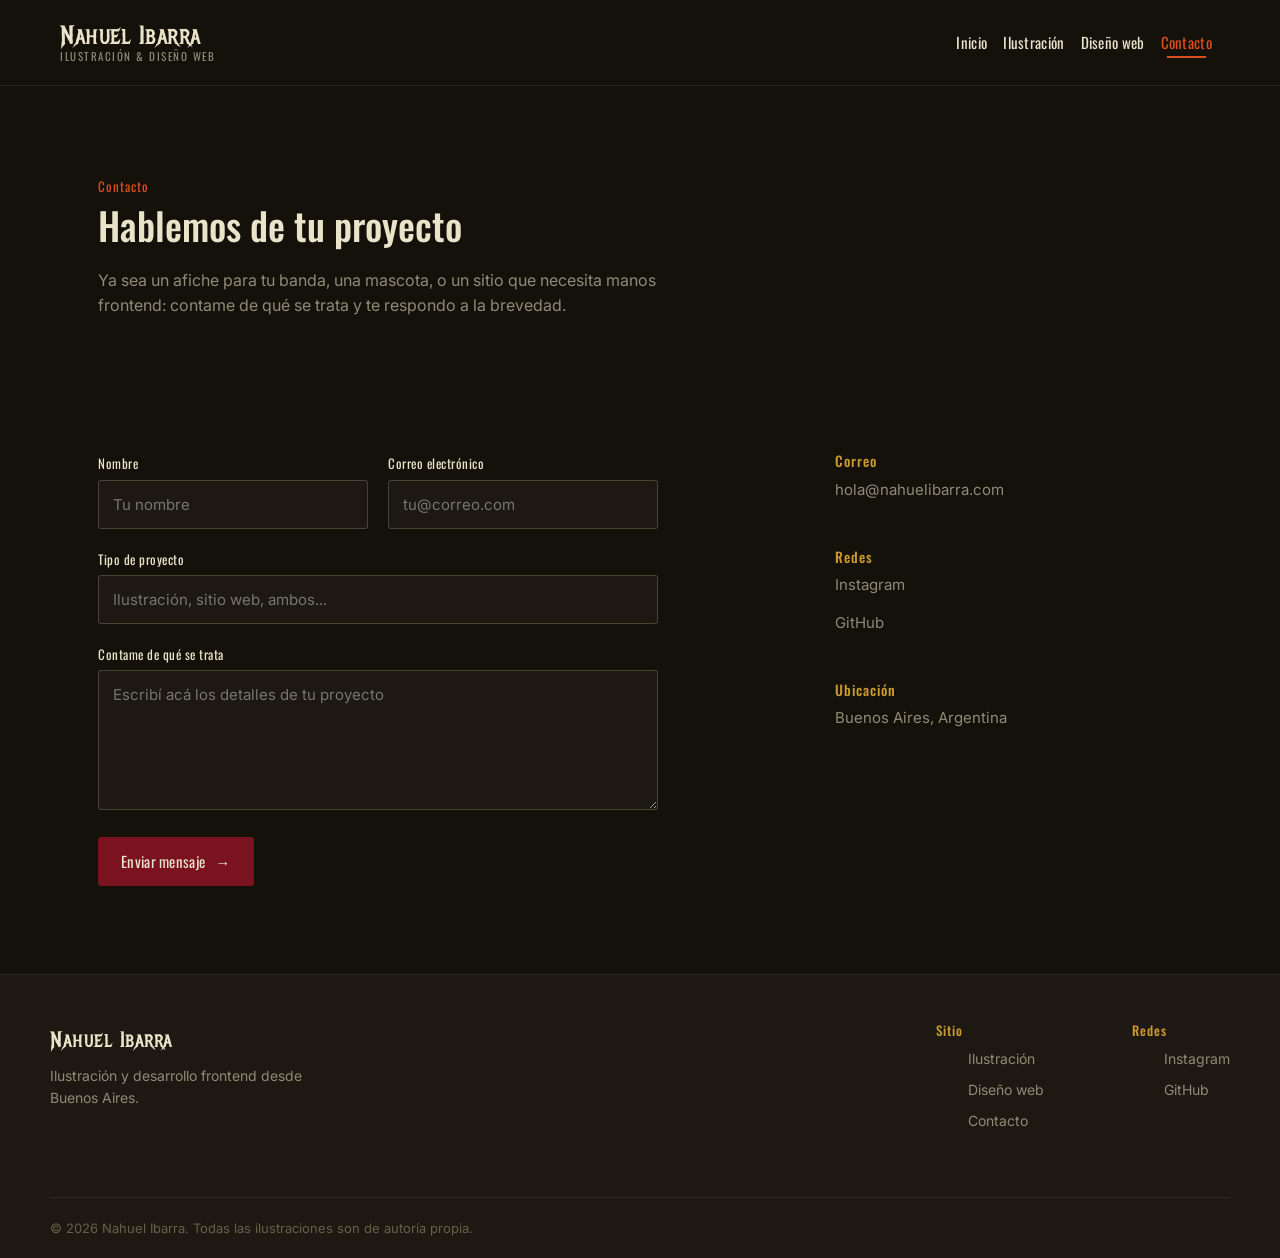
==== paginas/contacto.html @ 6de8951a "Add files via upload" ====
<!DOCTYPE html>
<html lang="es">
<head>
    <meta charset="UTF-8">
    <meta name="viewport" content="width=device-width, initial-scale=1.0">
    <title>Contacto | Nahuel Ibarra</title>
    <meta name="description" content="Contactate con Nahuel Ibarra para encargos de ilustración o proyectos de desarrollo web frontend.">
    <link rel="icon" type="image/png" href="../img/ilustracion/mascara-eddie.jpg">
    <link href="https://cdn.jsdelivr.net/npm/bootstrap@5.3.8/dist/css/bootstrap.min.css" rel="stylesheet" integrity="sha384-sRIl4kxILFvY47J16cr9ZwB07vP4J8+LH7qKQnuqkuIAvNWLzeN8tE5YBujZqJLB" crossorigin="anonymous">
    <link rel="stylesheet" href="../styles/style.css">
</head>
<body>

<a class="salto-contenido" href="#contenido">Ir al contenido</a>

<header>
    <nav class="navbar navbar-expand-lg navbar-dark navbar-custom">
        <div class="container-fluid">
            <a class="navbar-brand d-flex flex-column lh-1" href="../index.html">
                <span class="brand-nombre logotipo">Nahuel Ibarra</span>
                <span class="brand-rol">ILUSTRACIÓN &amp; DISEÑO WEB</span>
            </a>
            <button class="navbar-toggler" type="button" data-bs-toggle="collapse" data-bs-target="#navMenu" aria-controls="navMenu" aria-expanded="false" aria-label="Abrir menú">
                <span class="navbar-toggler-icon"></span>
            </button>
            <div class="collapse navbar-collapse" id="navMenu">
                <ul class="navbar-nav ms-auto text-center">
                    <li class="nav-item"><a class="nav-link" href="../index.html">Inicio</a></li>
                    <li class="nav-item"><a class="nav-link" href="ilustracion.html">Ilustración</a></li>
                    <li class="nav-item"><a class="nav-link" href="diseno-web.html">Diseño web</a></li>
                    <li class="nav-item"><a class="nav-link active" aria-current="page" href="contacto.html">Contacto</a></li>
                </ul>
            </div>
        </div>
    </nav>
</header>

<main id="contenido">

    <section class="hero" style="padding-bottom: 0;">
        <div class="contenedor" style="display:block;">
            <span class="etiqueta">Contacto</span>
            <h1 class="titulo-seccion" style="max-width: 26ch; font-size: 38px;">Hablemos de tu proyecto</h1>
            <p class="intro-seccion" style="max-width: 62ch;">
                Ya sea un afiche para tu banda, una mascota, o un sitio que necesita manos frontend:
                contame de qué se trata y te respondo a la brevedad.
            </p>
        </div>
    </section>

    <section>
        <div class="contenedor contacto-layout">

            <form class="formulario-contacto" aria-label="Formulario de contacto">
                <div class="campo-fila">
                    <div class="campo">
                        <label for="nombre">Nombre</label>
                        <input type="text" id="nombre" name="nombre" placeholder="Tu nombre" required>
                    </div>
                    <div class="campo">
                        <label for="email">Correo electrónico</label>
                        <input type="email" id="email" name="email" placeholder="tu@correo.com" required>
                    </div>
                </div>

                <div class="campo">
                    <label for="asunto">Tipo de proyecto</label>
                    <input type="text" id="asunto" name="asunto" placeholder="Ilustración, sitio web, ambos...">
                </div>

                <div class="campo">
                    <label for="mensaje">Contame de qué se trata</label>
                    <textarea id="mensaje" name="mensaje" placeholder="Escribí acá los detalles de tu proyecto" required></textarea>
                </div>

                <button type="submit" class="boton boton--relleno">Enviar mensaje <span class="boton__flecha">→</span></button>
            </form>

            <div class="contacto-info">
                <h3>Correo</h3>
                <p><a href="mailto:hola@nahuelibarra.com">hola@nahuelibarra.com</a></p>

                <h3>Redes</h3>
                <p><a href="#" target="_blank" rel="noopener">Instagram</a></p>
                <p><a href="https://github.com/nibra3" target="_blank" rel="noopener">GitHub</a></p>

                <h3>Ubicación</h3>
                <p>Buenos Aires, Argentina</p>
            </div>

        </div>
    </section>

</main>

<!-- pie de pagina -->
<footer>
    <div class="pie-grid">
        <div class="pie-marca">
            <span class="logotipo">Nahuel Ibarra</span>
            <p>Ilustración y desarrollo frontend desde Buenos Aires.</p>
        </div>
        <div class="pie-columnas">
            <div class="pie-columna">
                <h3>Sitio</h3>
                <ul>
                    <li><a href="ilustracion.html">Ilustración</a></li>
                    <li><a href="diseno-web.html">Diseño web</a></li>
                    <li><a href="contacto.html">Contacto</a></li>
                </ul>
            </div>
            <div class="pie-columna">
                <h3>Redes</h3>
                <ul>
                    <li><a href="#" target="_blank" rel="noopener">Instagram</a></li>
                    <li><a href="https://github.com/nibra3" target="_blank" rel="noopener">GitHub</a></li>
                </ul>
            </div>
        </div>
    </div>
    <p class="copyright">© 2026 Nahuel Ibarra. Todas las ilustraciones son de autoría propia.</p>
</footer>

<script src="https://cdn.jsdelivr.net/npm/bootstrap@5.3.8/dist/js/bootstrap.bundle.min.js" integrity="sha384-FKyoEForCGlyvwx9Hj09JcYn3nv7wiPVlz7YYwJrWVcXK/BmnVDxM+D2scQbITxI" crossorigin="anonymous"></script>
</body>
</html>
---- styles/style.css ----
@charset "UTF-8";
@import url("https://fonts.googleapis.com/css2?family=Metal+Mania&family=Oswald:wght@400;500;600;700&family=Inter:wght@400;500;600&display=swap");
body {
  font-family: "Inter", Helvetica, Arial, sans-serif;
  color: #e9e3c9;
  line-height: 1.55;
}

h1, h2, h3, h4 {
  font-family: "Oswald", sans-serif;
  line-height: 1.15;
  margin: 0;
}

p {
  margin: 0 0 1em;
  max-width: 62ch;
}

a {
  color: inherit;
}

.logotipo {
  font-family: "Metal Mania", cursive;
  letter-spacing: 0.5px;
}

* {
  margin: 0;
  padding: 0;
  box-sizing: border-box;
}

html {
  scroll-behavior: smooth;
}
@media (prefers-reduced-motion: reduce) {
  html {
    scroll-behavior: auto;
  }
}

body {
  background-color: #14110b;
}

img {
  max-width: 100%;
  display: block;
}

:focus-visible {
  outline: 2px solid #d94f1e;
  outline-offset: 3px;
}

.salto-contenido {
  position: absolute;
  left: -999px;
  top: 0;
  background: #e9e3c9;
  color: #211c12;
  padding: 10px 16px;
  z-index: 999;
}
.salto-contenido:focus {
  left: 20px;
  top: 20px;
}

.contenedor {
  width: 100%;
  max-width: 1180px;
  margin: 0 auto;
  padding: 0 20px;
}
@media screen and (min-width: 1080px) {
  .contenedor {
    padding: 0 48px;
  }
}

section {
  padding: 88px 0;
}

.seccion--clara {
  background-color: #e9e3c9;
  color: #211c12;
}
.seccion--clara p {
  color: #211c12;
}

.etiqueta {
  display: inline-block;
  font-family: "Oswald", sans-serif;
  font-size: 13px;
  letter-spacing: 1px;
  color: #d94f1e;
  margin-bottom: 8px;
}

.seccion--clara .etiqueta {
  color: #7a1220;
}

.titulo-seccion {
  font-size: 28px;
  color: #e9e3c9;
  max-width: 20ch;
  margin-bottom: 20px;
}
@media screen and (min-width: 1080px) {
  .titulo-seccion {
    font-size: 34px;
  }
}

.seccion--clara .titulo-seccion {
  color: #211c12;
}

.intro-seccion {
  color: #8f8a76;
  font-size: 16px;
  margin-bottom: 48px;
}

.seccion--clara .intro-seccion {
  color: #5a5540;
}

.cierre-cta {
  text-align: center;
}
.cierre-cta p {
  margin-left: auto;
  margin-right: auto;
}

.navbar-custom {
  background-color: #14110b;
  border-bottom: 1px solid rgba(233, 227, 201, 0.08);
  padding: 16px 20px;
}
.navbar-custom .brand-nombre {
  font-family: "Metal Mania", cursive;
  color: #e9e3c9;
  font-size: 22px;
  letter-spacing: 0.5px;
}
.navbar-custom .brand-rol {
  display: block;
  color: #8f8a76;
  font-family: "Oswald", sans-serif;
  font-size: 11px;
  letter-spacing: 1.5px;
  margin-top: 2px;
}
@media screen and (min-width: 1080px) {
  .navbar-custom {
    padding: 18px 48px;
  }
  .navbar-custom .brand-nombre {
    font-size: 26px;
  }
}

.navbar-custom .nav-link {
  color: #e9e3c9;
  font-family: "Oswald", sans-serif;
  font-size: 15px;
  letter-spacing: 0.3px;
  padding: 10px 14px;
  position: relative;
  transition: color 0.2s ease;
}
.navbar-custom .nav-link::after {
  content: "";
  position: absolute;
  left: 14px;
  right: 14px;
  bottom: 6px;
  height: 2px;
  background: #d94f1e;
  transform: scaleX(0);
  transform-origin: left;
  transition: transform 0.25s ease;
}
.navbar-custom .nav-link:hover, .navbar-custom .nav-link:focus {
  color: #d94f1e;
}
.navbar-custom .nav-link:hover::after, .navbar-custom .nav-link:focus::after, .navbar-custom .nav-link.active::after {
  transform: scaleX(1);
}
.navbar-custom .nav-link.active {
  color: #d94f1e;
}
@media screen and (min-width: 1080px) {
  .navbar-custom .nav-link {
    padding: 10px 18px;
  }
}
.navbar-custom .navbar-toggler {
  border-color: rgba(233, 227, 201, 0.35);
  padding: 6px 10px;
}
.navbar-custom .navbar-toggler:focus {
  box-shadow: 0 0 0 0.2rem rgba(217, 79, 30, 0.4);
}

footer {
  background-color: #1d1912;
  border-top: 1px solid rgba(233, 227, 201, 0.08);
  padding: 48px 20px 20px;
}
@media screen and (min-width: 1080px) {
  footer {
    padding: 48px 48px 20px;
  }
}

.pie-grid {
  display: flex;
  flex-direction: column;
  justify-content: flex-start;
  align-items: stretch;
  gap: 48px;
  max-width: 1180px;
  margin: 0 auto;
}
@media screen and (min-width: 1080px) {
  .pie-grid {
    flex-direction: row;
    justify-content: space-between;
  }
}

.pie-marca .logotipo {
  font-family: "Metal Mania", cursive;
  color: #e9e3c9;
  font-size: 22px;
}
.pie-marca p {
  color: #8f8a76;
  font-size: 14px;
  margin-top: 8px;
  max-width: 32ch;
}

.pie-columna h3 {
  font-family: "Oswald", sans-serif;
  font-size: 13px;
  letter-spacing: 1px;
  color: #c99a2e;
  margin-bottom: 8px;
}
.pie-columna ul {
  list-style: none;
}
.pie-columna li {
  margin-bottom: 6px;
}
.pie-columna a {
  color: #8f8a76;
  text-decoration: none;
  font-size: 14px;
  transition: color 0.2s ease;
}
.pie-columna a:hover, .pie-columna a:focus {
  color: #d94f1e;
}

.pie-columnas {
  display: flex;
  flex-direction: column;
  justify-content: flex-start;
  align-items: stretch;
  gap: 48px;
}
@media screen and (min-width: 768px) {
  .pie-columnas {
    flex-direction: row;
    gap: 88px;
  }
}

.copyright {
  max-width: 1180px;
  margin: 48px auto 0;
  padding-top: 20px;
  border-top: 1px solid rgba(233, 227, 201, 0.08);
  color: #665f48;
  font-size: 13px;
}

.boton {
  display: inline-flex;
  align-items: center;
  gap: 10px;
  font-family: "Oswald", sans-serif;
  font-size: 15px;
  letter-spacing: 0.3px;
  text-decoration: none;
  padding: 12px 22px;
  border: 1px solid #e9e3c9;
  border-radius: 3px;
  color: #e9e3c9;
  background: transparent;
  cursor: pointer;
  transition: background-color 0.2s ease, color 0.2s ease, border-color 0.2s ease;
}
.boton:hover, .boton:focus {
  background-color: #d94f1e;
  border-color: #d94f1e;
  color: #e9e3c9;
}

.boton--relleno {
  background-color: #7a1220;
  border-color: #7a1220;
}
.boton--relleno:hover, .boton--relleno:focus {
  background-color: #d94f1e;
  border-color: #d94f1e;
}

.seccion--clara .boton {
  border-color: #211c12;
  color: #211c12;
}
.seccion--clara .boton:hover, .seccion--clara .boton:focus {
  background-color: #7a1220;
  border-color: #7a1220;
  color: #e9e3c9;
}

.boton__flecha {
  transition: transform 0.2s ease;
}

.boton:hover .boton__flecha {
  transform: translateX(3px);
}

.hero {
  padding-top: 48px;
  padding-bottom: 48px;
}
@media screen and (min-width: 1080px) {
  .hero {
    padding-top: 88px;
    padding-bottom: 88px;
  }
}
.hero .contenedor {
  display: flex;
  flex-direction: column;
  justify-content: flex-start;
  align-items: stretch;
  gap: 48px;
}
@media screen and (min-width: 1080px) {
  .hero .contenedor {
    flex-direction: row;
    align-items: center;
    gap: 88px;
  }
}

@media screen and (min-width: 1080px) {
  .hero__texto {
    flex: 0 0 46%;
  }
}

.hero__nombre {
  font-family: "Metal Mania", cursive;
  color: #e9e3c9;
  font-size: 42px;
  line-height: 1.05;
  margin-bottom: 6px;
}
@media screen and (min-width: 768px) {
  .hero__nombre {
    font-size: 54px;
  }
}
@media screen and (min-width: 1080px) {
  .hero__nombre {
    font-size: 60px;
  }
}

.hero__rol {
  font-family: "Oswald", sans-serif;
  color: #d94f1e;
  font-size: 16px;
  letter-spacing: 0.5px;
  margin-bottom: 20px;
}

.hero__bio {
  color: #8f8a76;
  font-size: 17px;
  margin-bottom: 48px;
}

.hero__acciones {
  display: flex;
  flex-direction: column;
  justify-content: flex-start;
  align-items: stretch;
  gap: 14px;
}
@media screen and (min-width: 768px) {
  .hero__acciones {
    flex-direction: row;
  }
}

.hero__imagen {
  position: relative;
}
@media screen and (min-width: 1080px) {
  .hero__imagen {
    flex: 0 0 46%;
  }
}
.hero__imagen .marco {
  position: relative;
  max-width: 420px;
  margin: 0 auto;
  transform: rotate(-2deg);
}
.hero__imagen .marco img {
  border: 6px solid #e9e3c9;
  box-shadow: 14px 14px 0 #7a1220;
}
@media screen and (min-width: 1080px) {
  .hero__imagen .marco {
    max-width: 100%;
  }
}

.destacado {
  display: flex;
  flex-direction: column;
  justify-content: flex-start;
  align-items: stretch;
  gap: 48px;
}
@media screen and (min-width: 1080px) {
  .destacado {
    flex-direction: row;
    align-items: center;
    gap: 88px;
  }
}

@media screen and (min-width: 1080px) {
  .destacado__imagen {
    flex: 0 0 54%;
  }
}
.destacado__imagen img {
  border-radius: 6px;
}

@media screen and (min-width: 1080px) {
  .destacado__texto {
    flex: 1;
  }
}

.marca-novedad {
  display: inline-block;
  font-family: "Oswald", sans-serif;
  font-size: 12px;
  letter-spacing: 1.5px;
  color: #14110b;
  background-color: #c99a2e;
  padding: 4px 10px;
  border-radius: 3px;
  margin-bottom: 20px;
}

.galeria {
  display: grid;
  grid-template-columns: 1fr;
  gap: 48px;
}
@media screen and (min-width: 768px) {
  .galeria {
    grid-template-columns: repeat(2, 1fr);
  }
}
@media screen and (min-width: 1080px) {
  .galeria {
    grid-template-columns: repeat(2, 1fr);
    gap: 88px 48px;
  }
}

.galeria__pieza figure {
  margin: 0;
}
.galeria__pieza img {
  width: 100%;
  height: 100%;
  object-fit: cover;
  aspect-ratio: 3/4;
  border-radius: 3px;
}
.galeria__pieza figcaption {
  padding-top: 12px;
}
.galeria__pieza figcaption .pieza__titulo {
  display: block;
  font-family: "Oswald", sans-serif;
  color: #e9e3c9;
  font-size: 17px;
  margin-bottom: 2px;
}
.galeria__pieza figcaption .pieza__nota {
  display: block;
  color: #8f8a76;
  font-size: 14px;
}

.disciplinas {
  display: flex;
  flex-direction: column;
  justify-content: flex-start;
  align-items: stretch;
  gap: 20px;
}
@media screen and (min-width: 768px) {
  .disciplinas {
    flex-direction: row;
  }
}

.disciplina {
  flex: 1;
  padding: 48px 20px;
  border: 1px solid rgba(233, 227, 201, 0.12);
  border-radius: 6px;
  text-decoration: none;
  transition: border-color 0.2s ease, transform 0.2s ease;
}
.disciplina h3 {
  color: #e9e3c9;
  font-size: 21px;
  margin-bottom: 10px;
}
.disciplina p {
  color: #8f8a76;
  font-size: 15px;
  margin-bottom: 20px;
}
.disciplina .disciplina__link {
  font-family: "Oswald", sans-serif;
  color: #d94f1e;
  font-size: 14px;
}
.disciplina:hover, .disciplina:focus-within {
  border-color: #d94f1e;
}
@media (prefers-reduced-motion: no-preference) {
  .disciplina:hover, .disciplina:focus-within {
    transform: translateY(-4px);
  }
}

.revista-grid {
  display: grid;
  grid-template-columns: 1fr;
  gap: 20px;
}
@media screen and (min-width: 768px) {
  .revista-grid {
    grid-template-columns: repeat(2, 1fr);
    gap: 48px;
  }
}
.revista-grid img {
  width: 100%;
  aspect-ratio: 3/4;
  object-fit: cover;
  border-radius: 3px;
  filter: saturate(0.92);
  transition: filter 0.2s ease, opacity 0.2s ease;
}
.revista-grid img:hover {
  filter: saturate(1.1);
}

.franja-proceso {
  border: 1px dashed rgba(201, 154, 46, 0.5);
  border-radius: 6px;
  padding: 48px;
}

.proyecto {
  border: 1px solid rgba(233, 227, 201, 0.12);
  border-radius: 6px;
  overflow: hidden;
}
@media screen and (min-width: 1080px) {
  .proyecto {
    display: grid;
    grid-template-columns: 1fr 1fr;
    align-items: stretch;
  }
}

.proyecto__visual {
  background-color: #f4f0df;
  padding: 48px;
  display: flex;
  flex-direction: row;
  justify-content: center;
  align-items: center;
}
.proyecto__visual img {
  max-height: 340px;
  width: auto;
  box-shadow: 10px 10px 0 rgba(0, 0, 0, 0.18);
}

.proyecto__cuerpo {
  padding: 48px;
}
.proyecto__cuerpo h3 {
  color: #e9e3c9;
  font-size: 24px;
  margin-bottom: 6px;
}
.proyecto__cuerpo .proyecto__rol {
  color: #d94f1e;
  font-family: "Oswald", sans-serif;
  font-size: 13px;
  letter-spacing: 0.5px;
  margin-bottom: 20px;
}
.proyecto__cuerpo p {
  color: #8f8a76;
  font-size: 15px;
}

.stack {
  list-style: none;
  display: flex;
  flex-direction: row;
  justify-content: flex-start;
  align-items: stretch;
  gap: 8px;
  flex-wrap: wrap;
  margin: 20px 0 48px;
}
.stack li {
  font-family: "Oswald", sans-serif;
  font-size: 12px;
  letter-spacing: 0.5px;
  color: #7c8354;
  border: 1px solid #7c8354;
  border-radius: 3px;
  padding: 4px 10px;
}

.proyecto__acciones {
  display: flex;
  flex-direction: row;
  justify-content: flex-start;
  align-items: stretch;
  gap: 12px;
  flex-wrap: wrap;
}

.tareas-lista {
  list-style: none;
  margin-top: 20px;
}
.tareas-lista li {
  color: #8f8a76;
  font-size: 15px;
  padding-left: 18px;
  position: relative;
  margin-bottom: 8px;
}
.tareas-lista li::before {
  content: "—";
  position: absolute;
  left: 0;
  color: #d94f1e;
}

.formulario-contacto {
  max-width: 620px;
}
.formulario-contacto .campo {
  margin-bottom: 20px;
}
.formulario-contacto .campo label {
  display: block;
  font-family: "Oswald", sans-serif;
  font-size: 13px;
  letter-spacing: 0.5px;
  color: #e9e3c9;
  margin-bottom: 6px;
}
.formulario-contacto .campo input,
.formulario-contacto .campo textarea {
  width: 100%;
  background-color: #1d1912;
  border: 1px solid rgba(233, 227, 201, 0.2);
  border-radius: 3px;
  color: #e9e3c9;
  font-family: "Inter", Helvetica, Arial, sans-serif;
  font-size: 15px;
  padding: 12px 14px;
  transition: border-color 0.2s ease;
}
.formulario-contacto .campo input:focus,
.formulario-contacto .campo textarea:focus {
  border-color: #d94f1e;
  outline: none;
}
.formulario-contacto .campo textarea {
  min-height: 140px;
  resize: vertical;
}
.formulario-contacto .campo-fila {
  display: flex;
  flex-direction: column;
  justify-content: flex-start;
  align-items: stretch;
  gap: 20px;
}
@media screen and (min-width: 768px) {
  .formulario-contacto .campo-fila {
    flex-direction: row;
  }
  .formulario-contacto .campo-fila .campo {
    flex: 1;
  }
}

.contacto-layout {
  display: flex;
  flex-direction: column;
  justify-content: flex-start;
  align-items: stretch;
  gap: 88px;
}
@media screen and (min-width: 1080px) {
  .contacto-layout {
    flex-direction: row;
    justify-content: space-between;
  }
}

@media screen and (min-width: 1080px) {
  .contacto-info {
    flex: 0 0 32%;
  }
}
.contacto-info h3 {
  font-family: "Oswald", sans-serif;
  font-size: 14px;
  letter-spacing: 1px;
  color: #c99a2e;
  margin-bottom: 8px;
  margin-top: 48px;
}
.contacto-info h3:first-child {
  margin-top: 0;
}
.contacto-info p, .contacto-info a {
  color: #8f8a76;
  text-decoration: none;
  font-size: 15px;
}
.contacto-info a:hover {
  color: #d94f1e;
}

img.zoomable {
  cursor: zoom-in;
  transition: opacity 0.2s ease;
}
img.zoomable:hover, img.zoomable:focus-visible {
  opacity: 0.88;
}

body.sin-scroll {
  overflow: hidden;
}

.lightbox {
  position: fixed;
  inset: 0;
  z-index: 1000;
  display: flex;
  align-items: center;
  justify-content: center;
  padding: 20px;
  background-color: rgba(10, 8, 4, 0.93);
  opacity: 0;
  visibility: hidden;
  transition: opacity 0.2s ease;
}
.lightbox.lightbox--abierto {
  opacity: 1;
  visibility: visible;
}

.lightbox__img {
  max-width: 92vw;
  max-height: 88vh;
  width: auto;
  border: 4px solid #e9e3c9;
  border-radius: 3px;
  box-shadow: 0 20px 60px rgba(0, 0, 0, 0.5);
}

.lightbox__cerrar {
  position: absolute;
  top: 20px;
  right: 20px;
  width: 44px;
  height: 44px;
  border-radius: 50%;
  border: 1px solid #e9e3c9;
  background: transparent;
  color: #e9e3c9;
  font-size: 26px;
  line-height: 1;
  cursor: pointer;
  transition: background-color 0.2s ease, color 0.2s ease;
}
.lightbox__cerrar:hover, .lightbox__cerrar:focus-visible {
  background-color: #d94f1e;
  border-color: #d94f1e;
}
@media screen and (min-width: 1080px) {
  .lightbox__cerrar {
    top: 48px;
    right: 48px;
  }
}
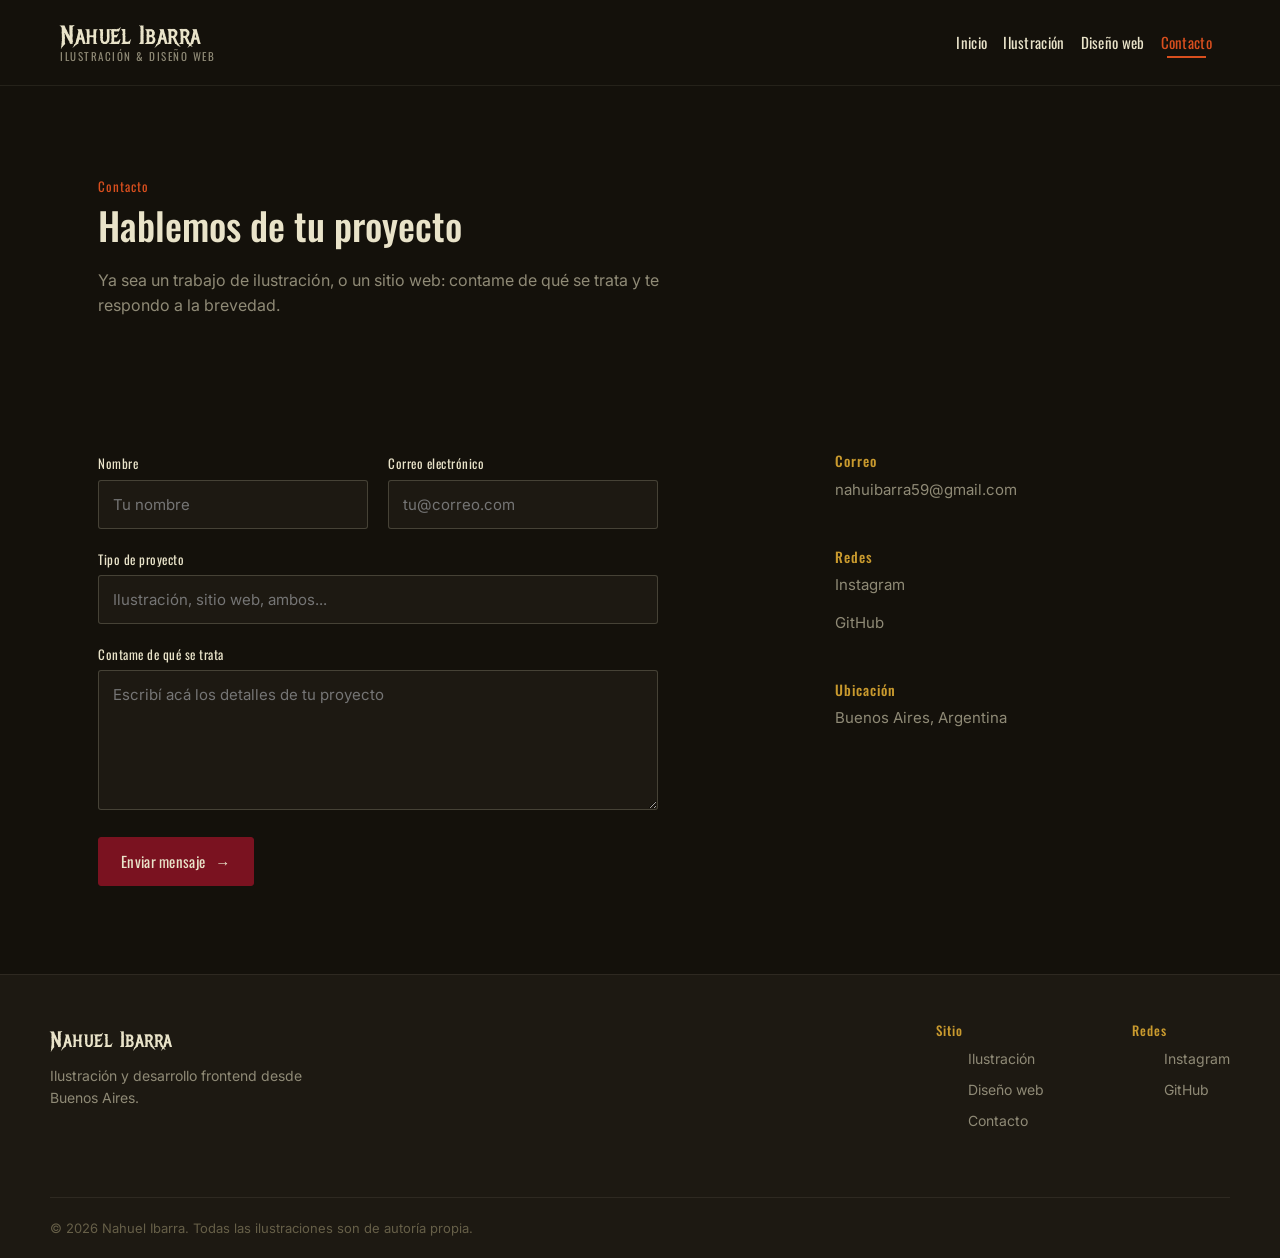
==== commit 10f024b0: "Add files via upload" ====
--- a/paginas/contacto.html
+++ b/paginas/contacto.html
@@ -42,7 +42,7 @@
             <span class="etiqueta">Contacto</span>
             <h1 class="titulo-seccion" style="max-width: 26ch; font-size: 38px;">Hablemos de tu proyecto</h1>
             <p class="intro-seccion" style="max-width: 62ch;">
-                Ya sea un afiche para tu banda, una mascota, o un sitio que necesita manos frontend:
+                Ya sea un trabajo de ilustración, o un sitio web:
                 contame de qué se trata y te respondo a la brevedad.
             </p>
         </div>
@@ -78,7 +78,7 @@
 
             <div class="contacto-info">
                 <h3>Correo</h3>
-                <p><a href="mailto:hola@nahuelibarra.com">hola@nahuelibarra.com</a></p>
+                <p><a href="mailto:nahuibarra59@gmail.com">nahuibarra59@gmail.com</a></p>
 
                 <h3>Redes</h3>
                 <p><a href="#" target="_blank" rel="noopener">Instagram</a></p>
